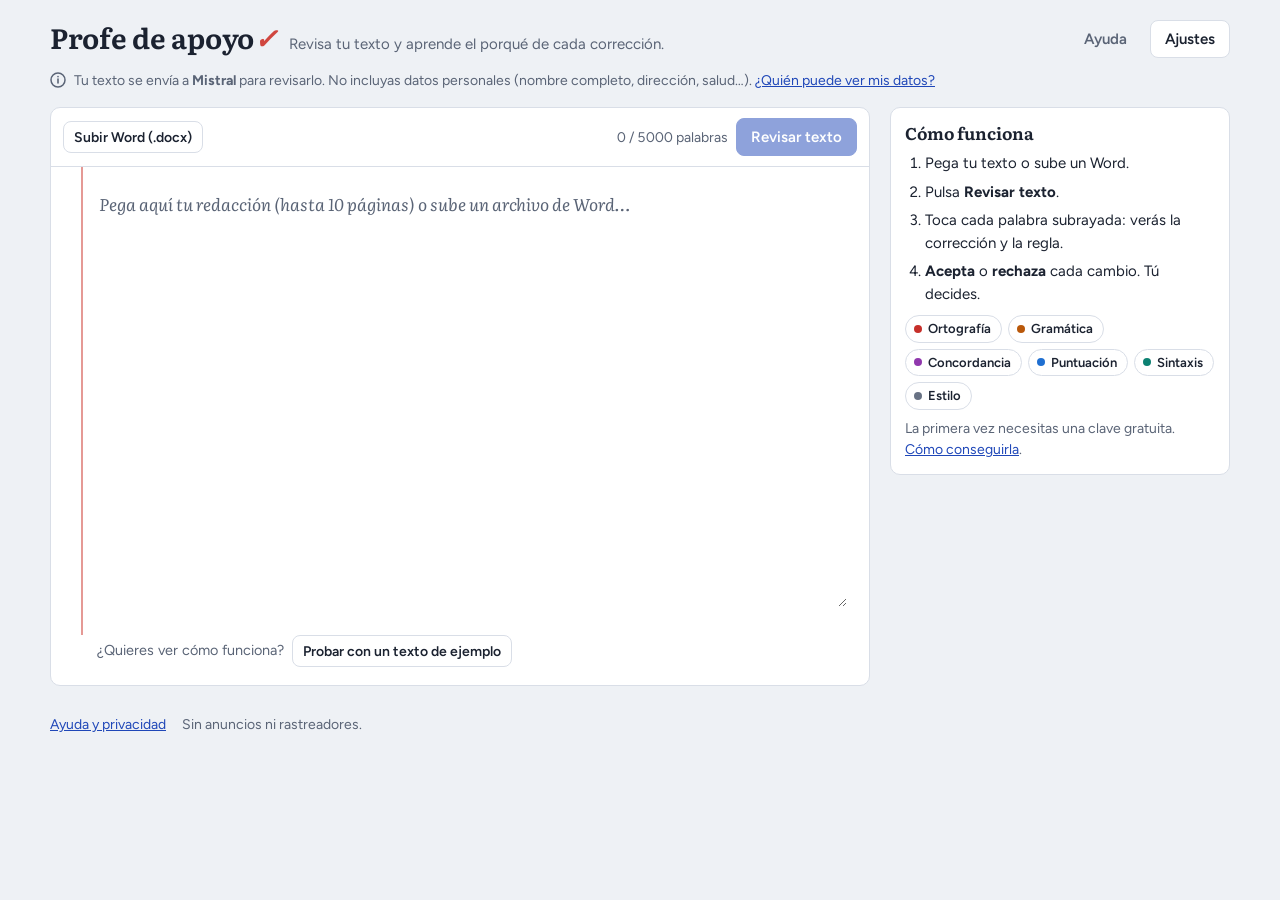
==== index.html @ 97e002b2 "Profe de apoyo: revisor de gramática y sintaxis en español Página estática (GitHub Pages) que envía " ====
<!doctype html>
<html lang="es">
<head>
<meta charset="utf-8">
<meta name="viewport" content="width=device-width, initial-scale=1, viewport-fit=cover">
<title>Profe de apoyo</title>
<meta name="description" content="Revisa la gramática, la ortografía y la sintaxis de tus textos en español, con una explicación breve de cada corrección.">
<meta name="referrer" content="no-referrer">
<link rel="stylesheet" href="styles.css">
</head>
<body>
<div class="wrap">
  <header class="top">
    <div class="brand">
      <h1>Profe de apoyo<span class="tick">✓</span></h1>
      <p>Revisa tu texto y aprende el porqué de cada corrección.</p>
    </div>
    <nav>
      <a class="btn ghost" href="ayuda.html">Ayuda</a>
      <button class="btn" id="openSettings" type="button">Ajustes</button>
    </nav>
  </header>

  <p class="notice" id="notice">
    <svg width="16" height="16" viewBox="0 0 16 16" aria-hidden="true"><circle cx="8" cy="8" r="7" fill="none" stroke="currentColor" stroke-width="1.5"/><path d="M8 7v4M8 4.6v.1" stroke="currentColor" stroke-width="1.6" stroke-linecap="round"/></svg>
    <span>Tu texto se envía a <b id="providerName">Mistral</b> para revisarlo. No incluyas datos personales (nombre completo, dirección, salud…). <a href="ayuda.html#privacidad">¿Quién puede ver mis datos?</a></span>
  </p>

  <main class="layout">
    <section class="page" aria-label="Tu texto">
      <!-- Editing mode -->
      <div id="editMode">
        <div class="page-bar">
          <button class="btn small" id="uploadBtn" type="button">Subir Word (.docx)</button>
          <input id="fileInput" type="file" accept=".docx,.txt,application/vnd.openxmlformats-officedocument.wordprocessingml.document,text/plain" hidden>
          <span class="grow"></span>
          <span class="count" id="wordCount">0 / 5.000 palabras</span>
          <button class="btn primary" id="checkBtn" type="button">Revisar texto</button>
        </div>
        <div id="editBanner"></div>
        <div class="sheet">
          <label for="input" class="label" style="position:absolute;left:-9999px">Tu texto</label>
          <textarea id="input" spellcheck="false" placeholder="Pega aquí tu redacción (hasta 10 páginas) o sube un archivo de Word…"></textarea>
        </div>
        <div class="empty-help" id="emptyHelp">
          <span>¿Quieres ver cómo funciona?</span>
          <button class="btn small" id="sampleBtn" type="button">Probar con un texto de ejemplo</button>
        </div>
      </div>

      <!-- Review mode -->
      <div id="reviewMode" hidden>
        <div class="page-bar">
          <button class="btn small" id="editBtn" type="button">Editar texto</button>
          <span class="grow"></span>
          <button class="btn small" id="copyBtn" type="button">Copiar texto</button>
          <button class="btn small" id="downloadBtn" type="button">Descargar (.txt)</button>
        </div>
        <div class="progress" id="progress">
          <div class="progress-label" id="progressLabel">Preparando…</div>
          <div class="bar"><span id="progressBar"></span></div>
        </div>
        <div id="reviewBanner"></div>
        <div class="sheet" id="sheet">
          <div class="doc" id="doc" aria-live="polite"></div>
          <div class="card" id="card" hidden role="dialog" aria-label="Sugerencia"></div>
        </div>
      </div>
    </section>

    <aside class="side">
      <div class="panel how" id="howPanel">
        <h2>Cómo funciona</h2>
        <ol>
          <li>Pega tu texto o sube un Word.</li>
          <li>Pulsa <b>Revisar texto</b>.</li>
          <li>Toca cada palabra subrayada: verás la corrección y la regla.</li>
          <li><b>Acepta</b> o <b>rechaza</b> cada cambio. Tú decides.</li>
        </ol>
        <div class="legend" aria-label="Tipos de corrección">
          <span class="chip static t-ortografia">Ortografía</span>
          <span class="chip static t-gramatica">Gramática</span>
          <span class="chip static t-concordancia">Concordancia</span>
          <span class="chip static t-puntuacion">Puntuación</span>
          <span class="chip static t-sintaxis">Sintaxis</span>
          <span class="chip static t-estilo">Estilo</span>
        </div>
        <p>La primera vez necesitas una clave gratuita. <a href="ayuda.html#clave">Cómo conseguirla</a>.</p>
      </div>

      <div class="panel" id="sumPanel" hidden>
        <div class="label">Sugerencias</div>
        <div class="stats" id="stats"></div>
        <div class="filters" id="filters"></div>
        <div class="actions">
          <button class="btn small ok" id="acceptAll" type="button">Aceptar todas</button>
          <button class="btn small" id="rejectAll" type="button">Rechazar todas</button>
        </div>
      </div>
      <div class="panel" id="listPanel" hidden>
        <ul class="list" id="list"></ul>
      </div>
    </aside>
  </main>

  <footer class="foot-links">
    <a href="ayuda.html">Ayuda y privacidad</a>
    <span>Sin anuncios ni rastreadores.</span>
  </footer>
</div>

<dialog id="settings" aria-labelledby="settingsTitle">
  <form class="dlg" id="settingsForm" method="dialog">
    <h2 id="settingsTitle">Ajustes</h2>

    <div class="field">
      <span class="label">Servicio de IA</span>
      <div class="seg">
        <label><input type="radio" name="provider" value="mistral" checked> <span>Mistral<small>Plan gratuito. Recomendado.</small></span></label>
        <label><input type="radio" name="provider" value="infomaniak"> <span>Infomaniak<small>De pago, en Suiza.</small></span></label>
      </div>
    </div>

    <div class="field">
      <label for="apiKey">Tu clave de API</label>
      <div class="keyrow">
        <input id="apiKey" type="password" autocomplete="off" spellcheck="false" placeholder="Pega aquí tu clave">
        <button class="btn small" id="toggleKey" type="button">Mostrar</button>
      </div>
      <span class="hint" id="keyHint">¿No tienes clave? <a href="ayuda.html#clave" target="_blank" rel="noopener">Consíguela gratis en 5 minutos</a>.</span>
    </div>

    <div id="infomaniakFields" hidden>
      <div class="field">
        <label for="productId">ID del producto (Infomaniak)</label>
        <input id="productId" type="text" inputmode="numeric" autocomplete="off" placeholder="Por ejemplo: 104567">
        <span class="hint">En el Manager de Infomaniak: Cloud Computing → AI Tools.</span>
      </div>
      <div class="field">
        <label for="model">Modelo (opcional)</label>
        <input id="model" type="text" autocomplete="off" spellcheck="false" placeholder="Se elige automáticamente">
        <span class="hint">Déjalo vacío salvo que tu profesor/a te indique uno.</span>
      </div>
    </div>

    <label class="check"><input type="checkbox" id="shared"> <span><b>Ordenador compartido: no guardar nada</b><small>La clave y el texto se borran al cerrar la pestaña.</small></span></label>

    <div class="foot">
      <button class="btn danger small" id="wipeBtn" type="button">Borrar mis datos de este equipo</button>
      <span class="msg" id="settingsMsg" role="status"></span>
      <span style="display:flex;gap:8px">
        <button class="btn" value="cancel" type="submit" formnovalidate>Cerrar</button>
        <button class="btn primary" id="saveSettings" value="save" type="submit">Guardar</button>
      </span>
    </div>
  </form>
</dialog>

<script src="vendor/mammoth.browser.min.js" defer></script>
<script src="app.js" defer></script>
</body>
</html>
---- styles.css ----
/* Layout: a notebook "page" (student text, with the red margin line of a school cuaderno) beside a narrow column of teacher's notes. */
@font-face {
  font-family: "Literata";
  src: url("vendor/fonts/literata-latin-wght-normal.woff2") format("woff2");
  font-weight: 200 900;
  font-style: normal;
  font-display: swap;
}
@font-face {
  font-family: "Literata";
  src: url("vendor/fonts/literata-latin-wght-italic.woff2") format("woff2");
  font-weight: 200 900;
  font-style: italic;
  font-display: swap;
}
@font-face {
  font-family: "Figtree";
  src: url("vendor/fonts/figtree-latin-wght-normal.woff2") format("woff2");
  font-weight: 300 900;
  font-style: normal;
  font-display: swap;
}

:root {
  --bg: #eef1f5;
  --paper: #ffffff;
  --ink: #1b2230;
  --muted: #5a6476;
  --line: #d9dee7;
  --soft: #f5f7fa;
  --accent: #1f47b8;
  --accent-ink: #ffffff;
  --pen: #d0463f;
  --t-ortografia: #c62f2a;
  --t-gramatica: #b9580a;
  --t-concordancia: #9038ad;
  --t-puntuacion: #1f6fd1;
  --t-sintaxis: #0d8172;
  --t-estilo: #687284;
  --fixed-bg: #e2f3e8;
  --fixed-ink: #17643a;
  --warn-bg: #fff3dc;
  --warn-ink: #6f4500;
  --err-bg: #fde7e6;
  --err-ink: #9b1c17;
  --shadow: 0 10px 30px rgba(20, 30, 50, 0.14);
  --font-text: "Literata", Georgia, "Times New Roman", serif;
  --font-ui: "Figtree", system-ui, -apple-system, "Segoe UI", Roboto, sans-serif;
  color-scheme: light;
}
@media (prefers-color-scheme: dark) {
  :root:not([data-theme="light"]) {
    --bg: #10141b;
    --paper: #181d27;
    --ink: #e6e9ef;
    --muted: #9ba4b4;
    --line: #2b3242;
    --soft: #1e2430;
    --accent: #87a8ff;
    --accent-ink: #0c1222;
    --pen: #e0716b;
    --t-ortografia: #ff7d76;
    --t-gramatica: #f2a65e;
    --t-concordancia: #d18ce8;
    --t-puntuacion: #72b2ff;
    --t-sintaxis: #4fd0bc;
    --t-estilo: #a6aebb;
    --fixed-bg: #15331f;
    --fixed-ink: #8fe0ae;
    --warn-bg: #3a2a0c;
    --warn-ink: #f5cf86;
    --err-bg: #3b1716;
    --err-ink: #ffb4ae;
    --shadow: 0 10px 30px rgba(0, 0, 0, 0.5);
    color-scheme: dark;
  }
}
:root[data-theme="dark"] {
  --bg: #10141b;
  --paper: #181d27;
  --ink: #e6e9ef;
  --muted: #9ba4b4;
  --line: #2b3242;
  --soft: #1e2430;
  --accent: #87a8ff;
  --accent-ink: #0c1222;
  --pen: #e0716b;
  --t-ortografia: #ff7d76;
  --t-gramatica: #f2a65e;
  --t-concordancia: #d18ce8;
  --t-puntuacion: #72b2ff;
  --t-sintaxis: #4fd0bc;
  --t-estilo: #a6aebb;
  --fixed-bg: #15331f;
  --fixed-ink: #8fe0ae;
  --warn-bg: #3a2a0c;
  --warn-ink: #f5cf86;
  --err-bg: #3b1716;
  --err-ink: #ffb4ae;
  --shadow: 0 10px 30px rgba(0, 0, 0, 0.5);
  color-scheme: dark;
}

* { box-sizing: border-box; }
[hidden] { display: none !important; }
html { -webkit-text-size-adjust: 100%; }
body {
  margin: 0;
  background: var(--bg);
  color: var(--ink);
  font: 15px/1.5 var(--font-ui);
  padding-inline: 16px;
  padding-block: 0 48px;
}
a { color: var(--accent); }
button, input, select, textarea { font: inherit; color: inherit; }
:focus-visible { outline: 2px solid var(--accent); outline-offset: 2px; }

.wrap { max-width: 1180px; margin: 0 auto; }

/* Header */
.top {
  display: flex;
  flex-wrap: wrap;
  align-items: center;
  justify-content: space-between;
  gap: 12px;
  padding-block: 20px 12px;
}
.brand { display: flex; align-items: baseline; gap: 12px; flex-wrap: wrap; }
.brand h1 {
  margin: 0;
  font: 650 1.75rem/1.1 var(--font-text);
  letter-spacing: -0.01em;
}
.brand h1 .tick { color: var(--pen); font-style: italic; }
.brand p { margin: 0; color: var(--muted); }
.top nav { display: flex; gap: 8px; }

.notice {
  display: flex;
  gap: 8px;
  align-items: flex-start;
  font-size: 0.875rem;
  color: var(--muted);
  margin-block: 0 16px;
}
.notice svg { flex: none; margin-top: 2px; }

/* Buttons */
.btn {
  display: inline-flex;
  align-items: center;
  justify-content: center;
  gap: 6px;
  min-height: 38px;
  padding: 0 14px;
  border-radius: 8px;
  border: 1px solid var(--line);
  background: var(--paper);
  color: var(--ink);
  font-weight: 600;
  cursor: pointer;
  text-decoration: none;
  white-space: nowrap;
}
.btn:hover { border-color: var(--muted); }
.btn:disabled { opacity: 0.5; cursor: not-allowed; }
.btn.primary { background: var(--accent); border-color: var(--accent); color: var(--accent-ink); }
.btn.primary:hover { filter: brightness(1.08); }
.btn.ghost { background: transparent; border-color: transparent; color: var(--muted); }
.btn.ghost:hover { color: var(--ink); border-color: var(--line); }
.btn.ok { background: var(--fixed-ink); border-color: var(--fixed-ink); color: var(--paper); }
.btn.danger { color: var(--err-ink); border-color: var(--err-ink); background: transparent; }
.btn.small { min-height: 32px; padding: 0 10px; font-size: 0.875rem; }

/* Main grid */
.layout {
  display: grid;
  grid-template-columns: minmax(0, 1fr) 340px;
  gap: 20px;
  align-items: start;
}
@media (max-width: 900px) {
  .layout { grid-template-columns: minmax(0, 1fr); }
}

/* Notebook page */
.page {
  position: relative;
  background: var(--paper);
  border: 1px solid var(--line);
  border-radius: 10px;
  min-width: 0;
}
.page-bar {
  display: flex;
  flex-wrap: wrap;
  align-items: center;
  gap: 8px;
  padding: 10px 12px;
  border-bottom: 1px solid var(--line);
}
.page-bar .grow { flex: 1 1 auto; }
.count { font-size: 0.875rem; color: var(--muted); font-variant-numeric: tabular-nums; }
.count.over { color: var(--err-ink); font-weight: 700; }

.sheet {
  position: relative;
  padding: 20px 22px 28px 46px;
}
.sheet::before {
  content: "";
  position: absolute;
  top: 0;
  bottom: 0;
  left: 30px;
  width: 1.5px;
  background: var(--pen);
  opacity: 0.55;
}
#input {
  display: block;
  width: 100%;
  min-height: 420px;
  border: 0;
  resize: vertical;
  background: transparent;
  font: 1.0625rem/1.8 var(--font-text);
  color: var(--ink);
  outline: none;
}
#input::placeholder { color: var(--muted); font-style: italic; }
.doc {
  font: 1.0625rem/1.9 var(--font-text);
  white-space: pre-wrap;
  overflow-wrap: anywhere;
  max-width: 72ch;
  min-height: 300px;
}

.empty-help {
  display: flex;
  flex-wrap: wrap;
  gap: 8px;
  align-items: center;
  padding: 0 22px 18px 46px;
  color: var(--muted);
  font-size: 0.9rem;
}

/* Marks */
.sug {
  --c: var(--t-gramatica);
  background: color-mix(in srgb, var(--c) 13%, transparent);
  color: inherit;
  border-bottom: 2px solid var(--c);
  border-radius: 2px;
  padding: 0 1px;
  cursor: pointer;
}
.sug:hover, .sug.sel { background: color-mix(in srgb, var(--c) 26%, transparent); }
.sug.sel { outline: 2px solid var(--c); outline-offset: 1px; }
.sug.dim { background: transparent; border-bottom-style: dotted; }
.t-ortografia { --c: var(--t-ortografia); }
.t-gramatica { --c: var(--t-gramatica); }
.t-concordancia { --c: var(--t-concordancia); }
.t-puntuacion { --c: var(--t-puntuacion); }
.t-sintaxis { --c: var(--t-sintaxis); }
.t-estilo { --c: var(--t-estilo); }
.fixed {
  background: var(--fixed-bg);
  color: var(--fixed-ink);
  border-radius: 2px;
}
.sug.zero::after { content: "⌫"; font-size: 0.75em; padding: 0 2px; }

/* Progress */
.progress { padding: 10px 12px 0; }
.progress-label { font-size: 0.875rem; color: var(--muted); font-variant-numeric: tabular-nums; }
.bar { height: 6px; border-radius: 99px; background: var(--soft); overflow: hidden; margin-top: 6px; }
.bar > span { display: block; height: 100%; width: 0; background: var(--accent); transition: width 0.3s ease; }

/* Banners */
.banner {
  margin: 12px 12px 0;
  padding: 10px 12px;
  border-radius: 8px;
  font-size: 0.9rem;
  display: flex;
  flex-wrap: wrap;
  gap: 8px;
  align-items: center;
}
.banner.err { background: var(--err-bg); color: var(--err-ink); }
.banner.warn { background: var(--warn-bg); color: var(--warn-ink); }
.banner.ok { background: var(--fixed-bg); color: var(--fixed-ink); }
.banner .grow { flex: 1 1 220px; min-width: 0; }

/* Side column */
.side {
  position: sticky;
  top: 12px;
  display: flex;
  flex-direction: column;
  gap: 12px;
  min-width: 0;
}
@media (max-width: 900px) { .side { position: static; } }
.panel {
  background: var(--paper);
  border: 1px solid var(--line);
  border-radius: 10px;
  padding: 14px;
  min-width: 0;
}
.panel h2 {
  margin: 0 0 8px;
  font: 650 1.0625rem/1.3 var(--font-text);
}
.label {
  font-size: 0.75rem;
  letter-spacing: 0.06em;
  text-transform: uppercase;
  color: var(--muted);
  font-weight: 700;
}
.stats { display: flex; gap: 14px; flex-wrap: wrap; font-size: 0.875rem; color: var(--muted); font-variant-numeric: tabular-nums; }
.stats b { color: var(--ink); }
.filters { display: flex; flex-wrap: wrap; gap: 6px; margin-top: 10px; }
.chip {
  display: inline-flex;
  align-items: center;
  gap: 6px;
  border: 1px solid var(--line);
  background: var(--paper);
  border-radius: 99px;
  padding: 3px 10px 3px 8px;
  font-size: 0.8125rem;
  font-weight: 600;
  cursor: pointer;
  font-variant-numeric: tabular-nums;
}
.chip::before { content: ""; width: 8px; height: 8px; border-radius: 50%; background: var(--c, var(--muted)); }
.chip[aria-pressed="false"] { opacity: 0.45; }
.chip.static { cursor: default; }
.actions { display: flex; flex-wrap: wrap; gap: 8px; margin-top: 12px; }

.list { list-style: none; margin: 0; padding: 0; display: flex; flex-direction: column; gap: 6px; max-height: 52vh; overflow: auto; }
@media (max-width: 900px) { .list { max-height: none; } }
.item {
  display: block;
  width: 100%;
  text-align: left;
  border: 1px solid var(--line);
  border-left: 4px solid var(--c, var(--muted));
  border-radius: 8px;
  background: var(--paper);
  padding: 8px 10px;
  cursor: pointer;
}
.item:hover { background: var(--soft); }
.item.sel { background: var(--soft); border-color: var(--c); }
.item .what { font-size: 0.75rem; font-weight: 700; color: var(--c); text-transform: uppercase; letter-spacing: 0.05em; }
.item .fix { display: block; margin-top: 2px; font-family: var(--font-text); overflow-wrap: anywhere; }
.item.done { opacity: 0.55; }
.item .state { float: right; font-size: 0.75rem; color: var(--muted); }
.old { text-decoration: line-through; text-decoration-color: var(--pen); color: var(--muted); }
.new { color: var(--fixed-ink); font-weight: 600; }

.how ol { margin: 0; padding-left: 20px; display: grid; gap: 6px; }
.how p { margin: 8px 0 0; color: var(--muted); font-size: 0.875rem; }
.legend { display: flex; flex-wrap: wrap; gap: 6px; margin-top: 10px; }

/* Suggestion card */
.card {
  position: absolute;
  z-index: 20;
  width: min(380px, calc(100vw - 32px));
  background: var(--paper);
  border: 1px solid var(--line);
  border-top: 4px solid var(--c, var(--accent));
  border-radius: 10px;
  box-shadow: var(--shadow);
  padding: 14px;
}
.card .head { display: flex; justify-content: space-between; align-items: center; gap: 8px; }
.card .rule { margin: 6px 0 0; font: 650 1rem/1.35 var(--font-text); }
.card .change { margin: 10px 0 0; font: 1.0625rem/1.5 var(--font-text); overflow-wrap: anywhere; }
.card .change .arrow { color: var(--muted); padding: 0 6px; }
.card .why { margin: 10px 0 0; color: var(--ink); }
.card .buttons { display: flex; gap: 8px; margin-top: 14px; flex-wrap: wrap; }
.card .close { min-height: 28px; padding: 0 6px; }
@media (max-width: 700px) {
  .card {
    position: fixed;
    left: 8px !important;
    right: 8px;
    top: auto !important;
    bottom: calc(8px + env(safe-area-inset-bottom, 0px));
    width: auto;
    max-height: 60vh;
    overflow: auto;
  }
  body:has(.card:not([hidden])) { padding-bottom: 300px; }
}

/* Settings dialog */
dialog {
  border: 1px solid var(--line);
  border-radius: 12px;
  background: var(--paper);
  color: var(--ink);
  padding: 0;
  width: min(520px, calc(100vw - 32px));
  box-shadow: var(--shadow);
}
dialog::backdrop { background: rgba(10, 15, 25, 0.45); }
.dlg { padding: 18px; display: flex; flex-direction: column; gap: 14px; }
.dlg h2 { margin: 0; font: 650 1.25rem/1.3 var(--font-text); }
.field { display: flex; flex-direction: column; gap: 6px; }
.field label { font-weight: 600; }
.field .hint { font-size: 0.8125rem; color: var(--muted); }
.field input[type="text"], .field input[type="password"] {
  width: 100%;
  min-height: 40px;
  padding: 0 10px;
  border: 1px solid var(--line);
  border-radius: 8px;
  background: var(--soft);
}
.seg { display: flex; gap: 8px; flex-wrap: wrap; }
.seg label {
  flex: 1 1 140px;
  border: 1px solid var(--line);
  border-radius: 8px;
  padding: 8px 10px;
  cursor: pointer;
  display: flex;
  gap: 8px;
  align-items: flex-start;
}
.seg label small { display: block; color: var(--muted); font-weight: 400; }
.seg label:has(input:checked) { border-color: var(--accent); background: color-mix(in srgb, var(--accent) 8%, transparent); }
.check { display: flex; gap: 8px; align-items: flex-start; }
.check small { display: block; color: var(--muted); }
.keyrow { display: flex; gap: 6px; }
.keyrow input { flex: 1 1 auto; min-width: 0; }
.dlg .foot { display: flex; flex-wrap: wrap; gap: 8px; justify-content: space-between; align-items: center; }
.dlg .msg { font-size: 0.875rem; color: var(--fixed-ink); }

.foot-links { margin-top: 28px; color: var(--muted); font-size: 0.875rem; display: flex; gap: 16px; flex-wrap: wrap; }

/* Help page */
.prose { max-width: 70ch; }
.prose h1 { font: 650 2rem/1.15 var(--font-text); margin: 8px 0 12px; text-wrap: balance; }
.prose h2 { font: 650 1.3rem/1.3 var(--font-text); margin: 32px 0 8px; text-wrap: balance; }
.prose p, .prose li { line-height: 1.65; }
.prose ol, .prose ul { padding-left: 22px; }
.prose li + li { margin-top: 6px; }
.prose .box { background: var(--paper); border: 1px solid var(--line); border-radius: 10px; padding: 14px 16px; }
.table-wrap { overflow-x: auto; }
.prose table { border-collapse: collapse; width: 100%; font-size: 0.9375rem; }
.prose th, .prose td { text-align: left; vertical-align: top; padding: 8px 10px; border-bottom: 1px solid var(--line); }
.prose th { font-size: 0.8125rem; text-transform: uppercase; letter-spacing: 0.05em; color: var(--muted); }
code { font-family: ui-monospace, SFMono-Regular, Menlo, Consolas, monospace; font-size: 0.9em; background: var(--soft); padding: 1px 5px; border-radius: 4px; }

@media (prefers-reduced-motion: reduce) {
  * { transition: none !important; scroll-behavior: auto !important; }
}
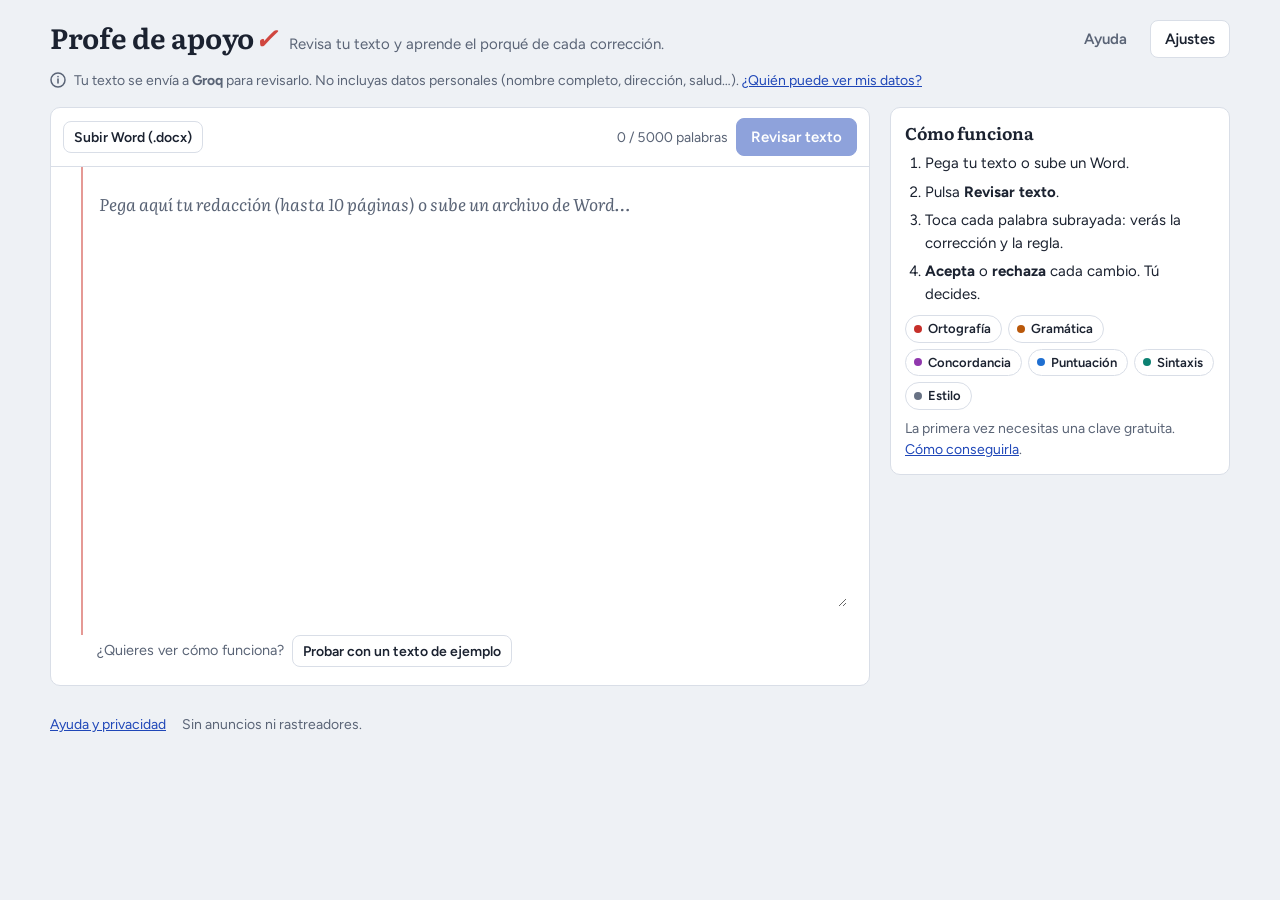
==== commit 3f51b594: "Añade Groq (gratis) como servicio por defecto y mejora los errores de clave El plan Free de Mistral " ====
--- a/index.html
+++ b/index.html
@@ -23,7 +23,7 @@
 
   <p class="notice" id="notice">
     <svg width="16" height="16" viewBox="0 0 16 16" aria-hidden="true"><circle cx="8" cy="8" r="7" fill="none" stroke="currentColor" stroke-width="1.5"/><path d="M8 7v4M8 4.6v.1" stroke="currentColor" stroke-width="1.6" stroke-linecap="round"/></svg>
-    <span>Tu texto se envía a <b id="providerName">Mistral</b> para revisarlo. No incluyas datos personales (nombre completo, dirección, salud…). <a href="ayuda.html#privacidad">¿Quién puede ver mis datos?</a></span>
+    <span>Tu texto se envía a <b id="providerName">Groq</b> para revisarlo. No incluyas datos personales (nombre completo, dirección, salud…). <a href="ayuda.html#privacidad">¿Quién puede ver mis datos?</a></span>
   </p>
 
   <main class="layout">
@@ -116,8 +116,9 @@
     <div class="field">
       <span class="label">Servicio de IA</span>
       <div class="seg">
-        <label><input type="radio" name="provider" value="mistral" checked> <span>Mistral<small>Plan gratuito. Recomendado.</small></span></label>
+        <label><input type="radio" name="provider" value="groq" checked> <span>Groq<small>Gratis. Recomendado.</small></span></label>
         <label><input type="radio" name="provider" value="infomaniak"> <span>Infomaniak<small>De pago, en Suiza.</small></span></label>
+        <label><input type="radio" name="provider" value="mistral"> <span>Mistral<small>De pago.</small></span></label>
       </div>
     </div>
 
@@ -126,8 +127,10 @@
       <div class="keyrow">
         <input id="apiKey" type="password" autocomplete="off" spellcheck="false" placeholder="Pega aquí tu clave">
         <button class="btn small" id="toggleKey" type="button">Mostrar</button>
+        <button class="btn small" id="testKey" type="button">Probar clave</button>
       </div>
-      <span class="hint" id="keyHint">¿No tienes clave? <a href="ayuda.html#clave" target="_blank" rel="noopener">Consíguela gratis en 5 minutos</a>.</span>
+      <span class="hint" id="testMsg" role="status"></span>
+      <span class="hint" id="keyHint">¿No tienes clave? <a href="ayuda.html#clave" target="_blank" rel="noopener">Consigue una gratis de Groq en 5 minutos</a>.</span>
     </div>
 
     <div id="infomaniakFields" hidden>
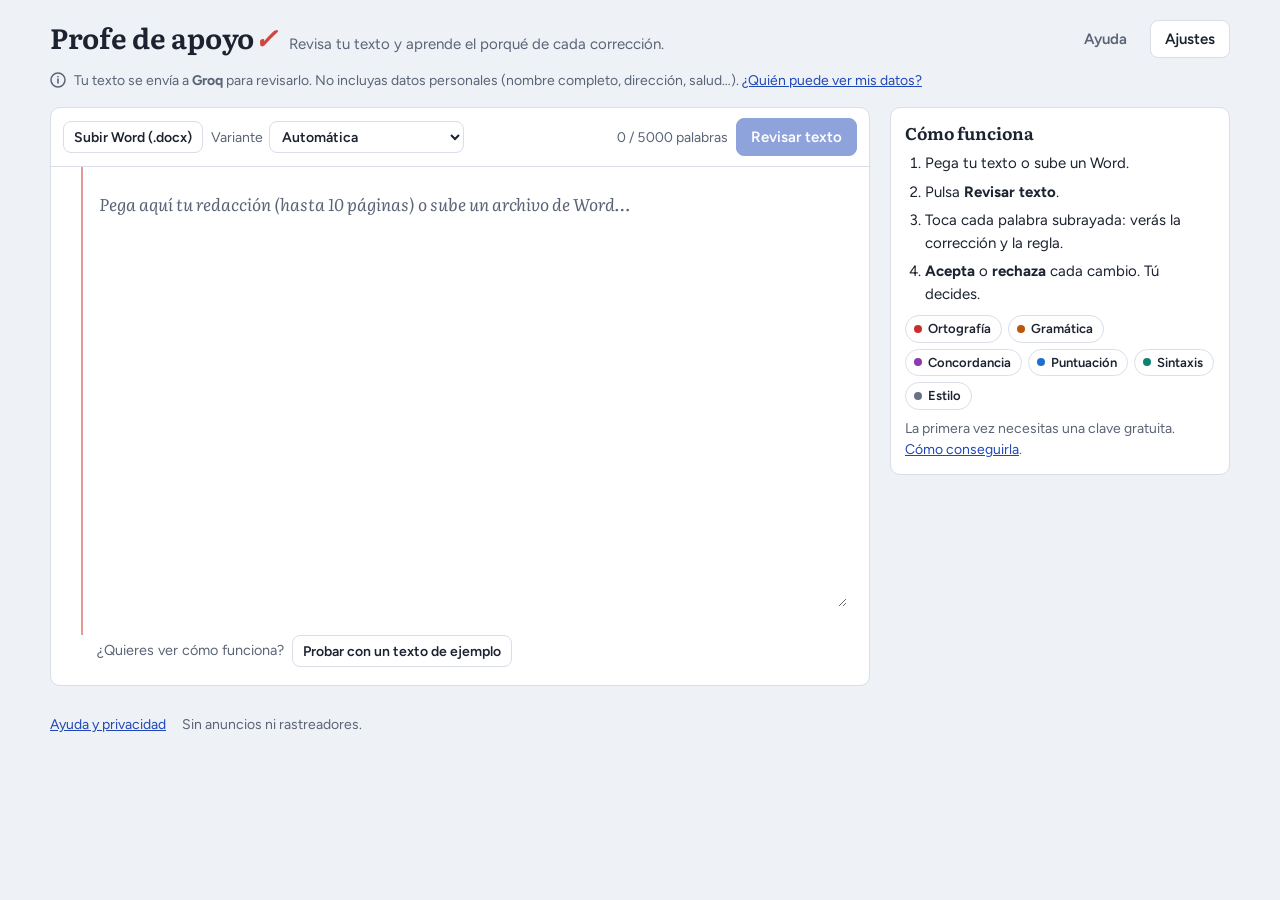
==== commit 552e56a9: "Norma panhispánica, selector de variante y fichas de cada servicio - El corrector sigue la norma com" ====
--- a/index.html
+++ b/index.html
@@ -33,6 +33,18 @@
         <div class="page-bar">
           <button class="btn small" id="uploadBtn" type="button">Subir Word (.docx)</button>
           <input id="fileInput" type="file" accept=".docx,.txt,application/vnd.openxmlformats-officedocument.wordprocessingml.document,text/plain" hidden>
+          <label class="variant" for="variant"><span>Variante</span>
+            <select id="variant">
+              <option value="auto">Automática</option>
+              <option value="es">España</option>
+              <option value="mx">México y Centroamérica</option>
+              <option value="caribe">Caribe</option>
+              <option value="andina">Andina</option>
+              <option value="rio">Río de la Plata</option>
+              <option value="cl">Chile</option>
+              <option value="us">Estados Unidos</option>
+            </select>
+          </label>
           <span class="grow"></span>
           <span class="count" id="wordCount">0 / 5.000 palabras</span>
           <button class="btn primary" id="checkBtn" type="button">Revisar texto</button>
@@ -115,11 +127,34 @@
 
     <div class="field">
       <span class="label">Servicio de IA</span>
-      <div class="seg">
-        <label><input type="radio" name="provider" value="groq" checked> <span>Groq<small>Gratis. Recomendado.</small></span></label>
-        <label><input type="radio" name="provider" value="infomaniak"> <span>Infomaniak<small>De pago, en Suiza.</small></span></label>
-        <label><input type="radio" name="provider" value="mistral"> <span>Mistral<small>De pago.</small></span></label>
-      </div>
+      <div class="seg cards">
+        <label>
+          <input type="radio" name="provider" value="groq" checked>
+          <span class="card-body">
+            <span class="card-title">Groq <span class="badge good">Gratis · sin tarjeta</span> <span class="badge">Recomendada para empezar</span></span>
+            <small><b>Límite:</b> unos 6 textos largos al día por cuenta (8.000 tokens por minuto y 200.000 al día). El límite por minuto se renueva cada minuto; el diario, poco a poco a lo largo de 24 horas.</small>
+            <small><b>Privacidad:</b> según sus condiciones, no usa tus textos para entrenar su IA ni los guarda por defecto. Empresa de EE. UU. Pide tener 18 años o permiso de madre, padre o tutor.</small>
+            <small>Groq (con «q») no es Grok, la IA de xAI.</small>
+          </span>
+        </label>
+        <label>
+          <input type="radio" name="provider" value="infomaniak">
+          <span class="card-body">
+            <span class="card-title">Infomaniak <span class="badge good">Más segura</span> <span class="badge">De pago</span></span>
+            <small><b>Privacidad:</b> los textos se procesan solo en Suiza, no se registran y nunca se usan para entrenar. Leyes suiza y europea de protección de datos.</small>
+            <small><b>Coste:</b> 1 millón de créditos gratis al empezar; después, pago por uso (céntimos por texto). Necesita tarjeta.</small>
+          </span>
+        </label>
+        <label>
+          <input type="radio" name="provider" value="mistral">
+          <span class="card-body">
+            <span class="card-title">Mistral <span class="badge">De pago</span> <span class="badge warn">Precaución</span></span>
+            <small><b>Privacidad:</b> empresa europea (Francia). Guarda los textos 30 días para vigilar abusos, y su política de 2026 ya no dice claramente que no entrene con los datos de pago.</small>
+            <small><b>Coste:</b> su plan gratuito no activa claves de API; hay que pagar (Upgrade) con tarjeta.</small>
+          </span>
+        </label>
+      </div>
+      <p class="hint risk">Con cualquier servicio, tu texto sale de este equipo y podría verse afectado si la empresa sufre una filtración de datos. No incluyas datos personales. <a href="ayuda.html#comparar" target="_blank" rel="noopener">Comparar servicios</a></p>
     </div>
 
     <div class="field">
--- a/styles.css
+++ b/styles.css
@@ -468,3 +468,42 @@
 @media (prefers-reduced-motion: reduce) {
   * { transition: none !important; scroll-behavior: auto !important; }
 }
+
+/* Variant selector */
+.variant { display: inline-flex; align-items: center; gap: 6px; font-size: 0.875rem; color: var(--muted); }
+.variant select {
+  min-height: 32px;
+  border: 1px solid var(--line);
+  border-radius: 8px;
+  background: var(--paper);
+  color: var(--ink);
+  padding: 0 8px;
+  font-weight: 600;
+  max-width: 100%;
+}
+
+/* Provider cards in Ajustes */
+dialog { max-height: calc(100dvh - 32px); overflow: auto; }
+.seg.cards { flex-direction: column; }
+.seg.cards label { flex: none; }
+.card-body { display: flex; flex-direction: column; gap: 4px; min-width: 0; }
+.card-title { display: flex; flex-wrap: wrap; align-items: center; gap: 6px; font-weight: 700; }
+.card-body small { line-height: 1.45; }
+.badge {
+  display: inline-block;
+  font-size: 0.6875rem;
+  font-weight: 700;
+  letter-spacing: 0.04em;
+  text-transform: uppercase;
+  padding: 2px 7px;
+  border-radius: 99px;
+  background: var(--soft);
+  color: var(--muted);
+  border: 1px solid var(--line);
+}
+.badge { white-space: nowrap; }
+.badge.good { background: var(--fixed-bg); color: var(--fixed-ink); border-color: transparent; }
+.badge.warn { background: var(--warn-bg); color: var(--warn-ink); border-color: transparent; }
+.hint.risk { margin: 6px 0 0; color: var(--warn-ink); }
+.keyrow { flex-wrap: wrap; }
+.keyrow input { flex: 1 1 180px; }
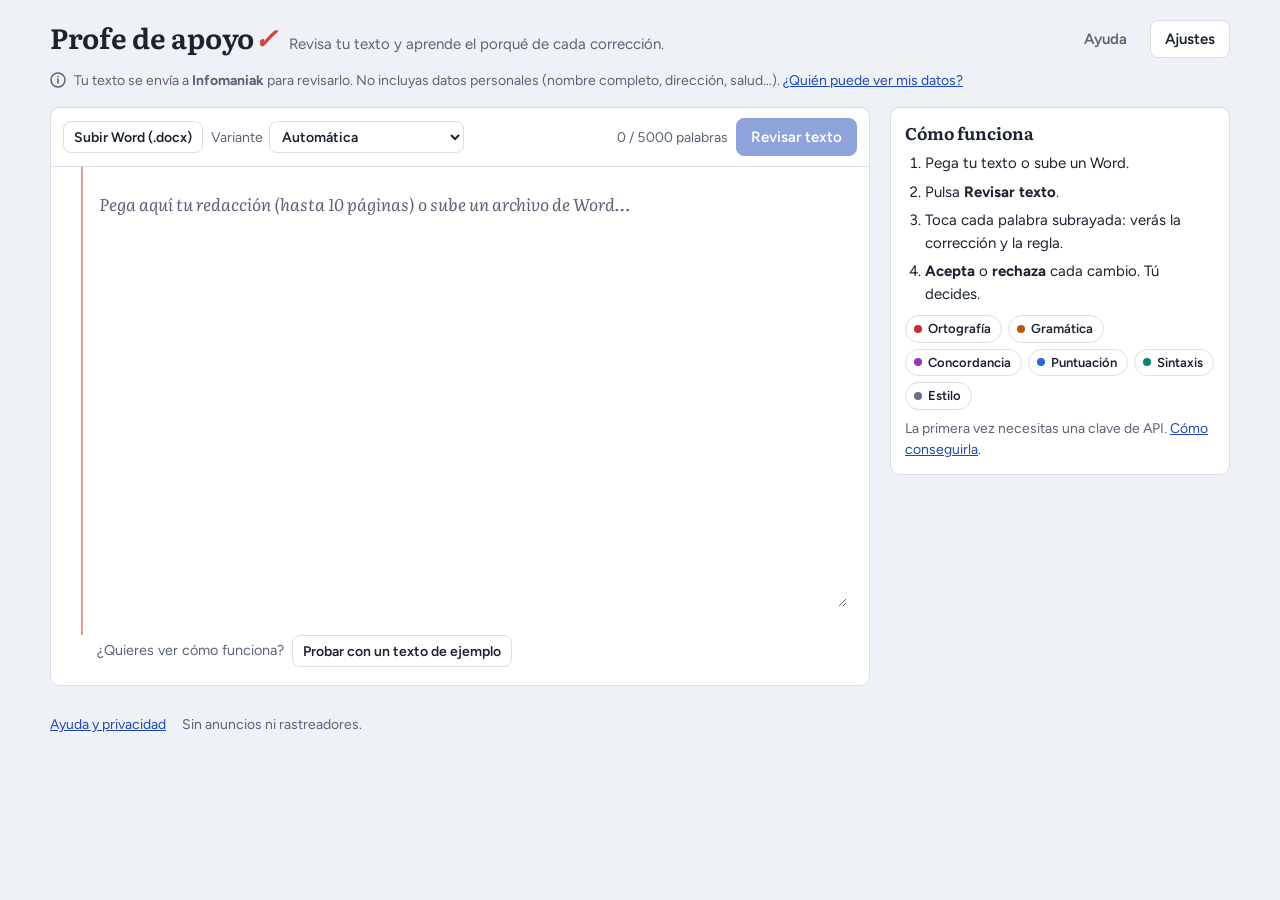
==== commit aa0e2c0b: "Infomaniak como opción recomendada y tono positivo en las fichas - Infomaniak pasa a ser la opción p" ====
--- a/index.html
+++ b/index.html
@@ -23,7 +23,7 @@
 
   <p class="notice" id="notice">
     <svg width="16" height="16" viewBox="0 0 16 16" aria-hidden="true"><circle cx="8" cy="8" r="7" fill="none" stroke="currentColor" stroke-width="1.5"/><path d="M8 7v4M8 4.6v.1" stroke="currentColor" stroke-width="1.6" stroke-linecap="round"/></svg>
-    <span>Tu texto se envía a <b id="providerName">Groq</b> para revisarlo. No incluyas datos personales (nombre completo, dirección, salud…). <a href="ayuda.html#privacidad">¿Quién puede ver mis datos?</a></span>
+    <span>Tu texto se envía a <b id="providerName">Infomaniak</b> para revisarlo. No incluyas datos personales (nombre completo, dirección, salud…). <a href="ayuda.html#privacidad">¿Quién puede ver mis datos?</a></span>
   </p>
 
   <main class="layout">
@@ -97,7 +97,7 @@
           <span class="chip static t-sintaxis">Sintaxis</span>
           <span class="chip static t-estilo">Estilo</span>
         </div>
-        <p>La primera vez necesitas una clave gratuita. <a href="ayuda.html#clave">Cómo conseguirla</a>.</p>
+        <p>La primera vez necesitas una clave de API. <a href="ayuda.html#clave">Cómo conseguirla</a>.</p>
       </div>
 
       <div class="panel" id="sumPanel" hidden>
@@ -129,32 +129,33 @@
       <span class="label">Servicio de IA</span>
       <div class="seg cards">
         <label>
-          <input type="radio" name="provider" value="groq" checked>
+          <input type="radio" name="provider" value="infomaniak" checked>
           <span class="card-body">
-            <span class="card-title">Groq <span class="badge good">Gratis · sin tarjeta</span> <span class="badge">Recomendada para empezar</span></span>
-            <small><b>Límite:</b> unos 6 textos largos al día por cuenta (8.000 tokens por minuto y 200.000 al día). El límite por minuto se renueva cada minuto; el diario, poco a poco a lo largo de 24 horas.</small>
-            <small><b>Privacidad:</b> según sus condiciones, no usa tus textos para entrenar su IA ni los guarda por defecto. Empresa de EE. UU. Pide tener 18 años o permiso de madre, padre o tutor.</small>
-            <small>Groq (con «q») no es Grok, la IA de xAI.</small>
+            <span class="card-title">Infomaniak <span class="badge good">Recomendada</span> <span class="badge good">Más segura</span></span>
+            <small><b>Privacidad:</b> los textos se procesan solo en Suiza, sin registros y sin usarse para entrenar. Leyes suiza y europea de protección de datos.</small>
+            <small><b>Coste:</b> 1 millón de créditos gratis para empezar; después, pago por uso (céntimos por texto).</small>
           </span>
         </label>
         <label>
-          <input type="radio" name="provider" value="infomaniak">
+          <input type="radio" name="provider" value="groq">
           <span class="card-body">
-            <span class="card-title">Infomaniak <span class="badge good">Más segura</span> <span class="badge">De pago</span></span>
-            <small><b>Privacidad:</b> los textos se procesan solo en Suiza, no se registran y nunca se usan para entrenar. Leyes suiza y europea de protección de datos.</small>
-            <small><b>Coste:</b> 1 millón de créditos gratis al empezar; después, pago por uso (céntimos por texto). Necesita tarjeta.</small>
+            <span class="card-title">Groq <span class="badge good">La más rápida de configurar</span></span>
+            <small>Clave gratuita en unos minutos, sin tarjeta.</small>
+            <small><b>Uso:</b> unos 6 textos largos al día por cuenta (8.000 tokens por minuto y 200.000 al día). El límite por minuto se renueva cada minuto; el diario, poco a poco a lo largo de 24 horas.</small>
+            <small><b>Privacidad:</b> según sus condiciones, no usa los textos para entrenar ni los guarda por defecto. Empresa de EE. UU.; pide tener 18 años o permiso de madre, padre o tutor.</small>
+            <small>Groq, con «q», es un servicio distinto de Grok (xAI).</small>
           </span>
         </label>
         <label>
           <input type="radio" name="provider" value="mistral">
           <span class="card-body">
-            <span class="card-title">Mistral <span class="badge">De pago</span> <span class="badge warn">Precaución</span></span>
-            <small><b>Privacidad:</b> empresa europea (Francia). Guarda los textos 30 días para vigilar abusos, y su política de 2026 ya no dice claramente que no entrene con los datos de pago.</small>
-            <small><b>Coste:</b> su plan gratuito no activa claves de API; hay que pagar (Upgrade) con tarjeta.</small>
+            <span class="card-title">Mistral <span class="badge">De pago</span></span>
+            <small><b>Privacidad:</b> empresa europea (Francia). Conserva los textos 30 días para control de abusos; consulta su política de privacidad vigente.</small>
+            <small><b>Coste:</b> requiere un plan de pago para usar claves de API.</small>
           </span>
         </label>
       </div>
-      <p class="hint risk">Con cualquier servicio, tu texto sale de este equipo y podría verse afectado si la empresa sufre una filtración de datos. No incluyas datos personales. <a href="ayuda.html#comparar" target="_blank" rel="noopener">Comparar servicios</a></p>
+      <p class="hint">Tu texto se envía al servicio elegido solo para revisarlo. Como buena práctica, no incluyas datos personales. <a href="ayuda.html#comparar" target="_blank" rel="noopener">Comparar servicios</a></p>
     </div>
 
     <div class="field">
@@ -165,7 +166,7 @@
         <button class="btn small" id="testKey" type="button">Probar clave</button>
       </div>
       <span class="hint" id="testMsg" role="status"></span>
-      <span class="hint" id="keyHint">¿No tienes clave? <a href="ayuda.html#clave" target="_blank" rel="noopener">Consigue una gratis de Groq en 5 minutos</a>.</span>
+      <span class="hint" id="keyHint">¿No tienes clave? <a href="ayuda.html#clave" target="_blank" rel="noopener">Cómo conseguirla</a>.</span>
     </div>
 
     <div id="infomaniakFields" hidden>
--- a/styles.css
+++ b/styles.css
@@ -507,3 +507,4 @@
 .hint.risk { margin: 6px 0 0; color: var(--warn-ink); }
 .keyrow { flex-wrap: wrap; }
 .keyrow input { flex: 1 1 180px; }
+.prose h3 { font: 650 1.1rem/1.3 var(--font-text); margin: 22px 0 8px; display: flex; flex-wrap: wrap; align-items: center; gap: 8px; }
